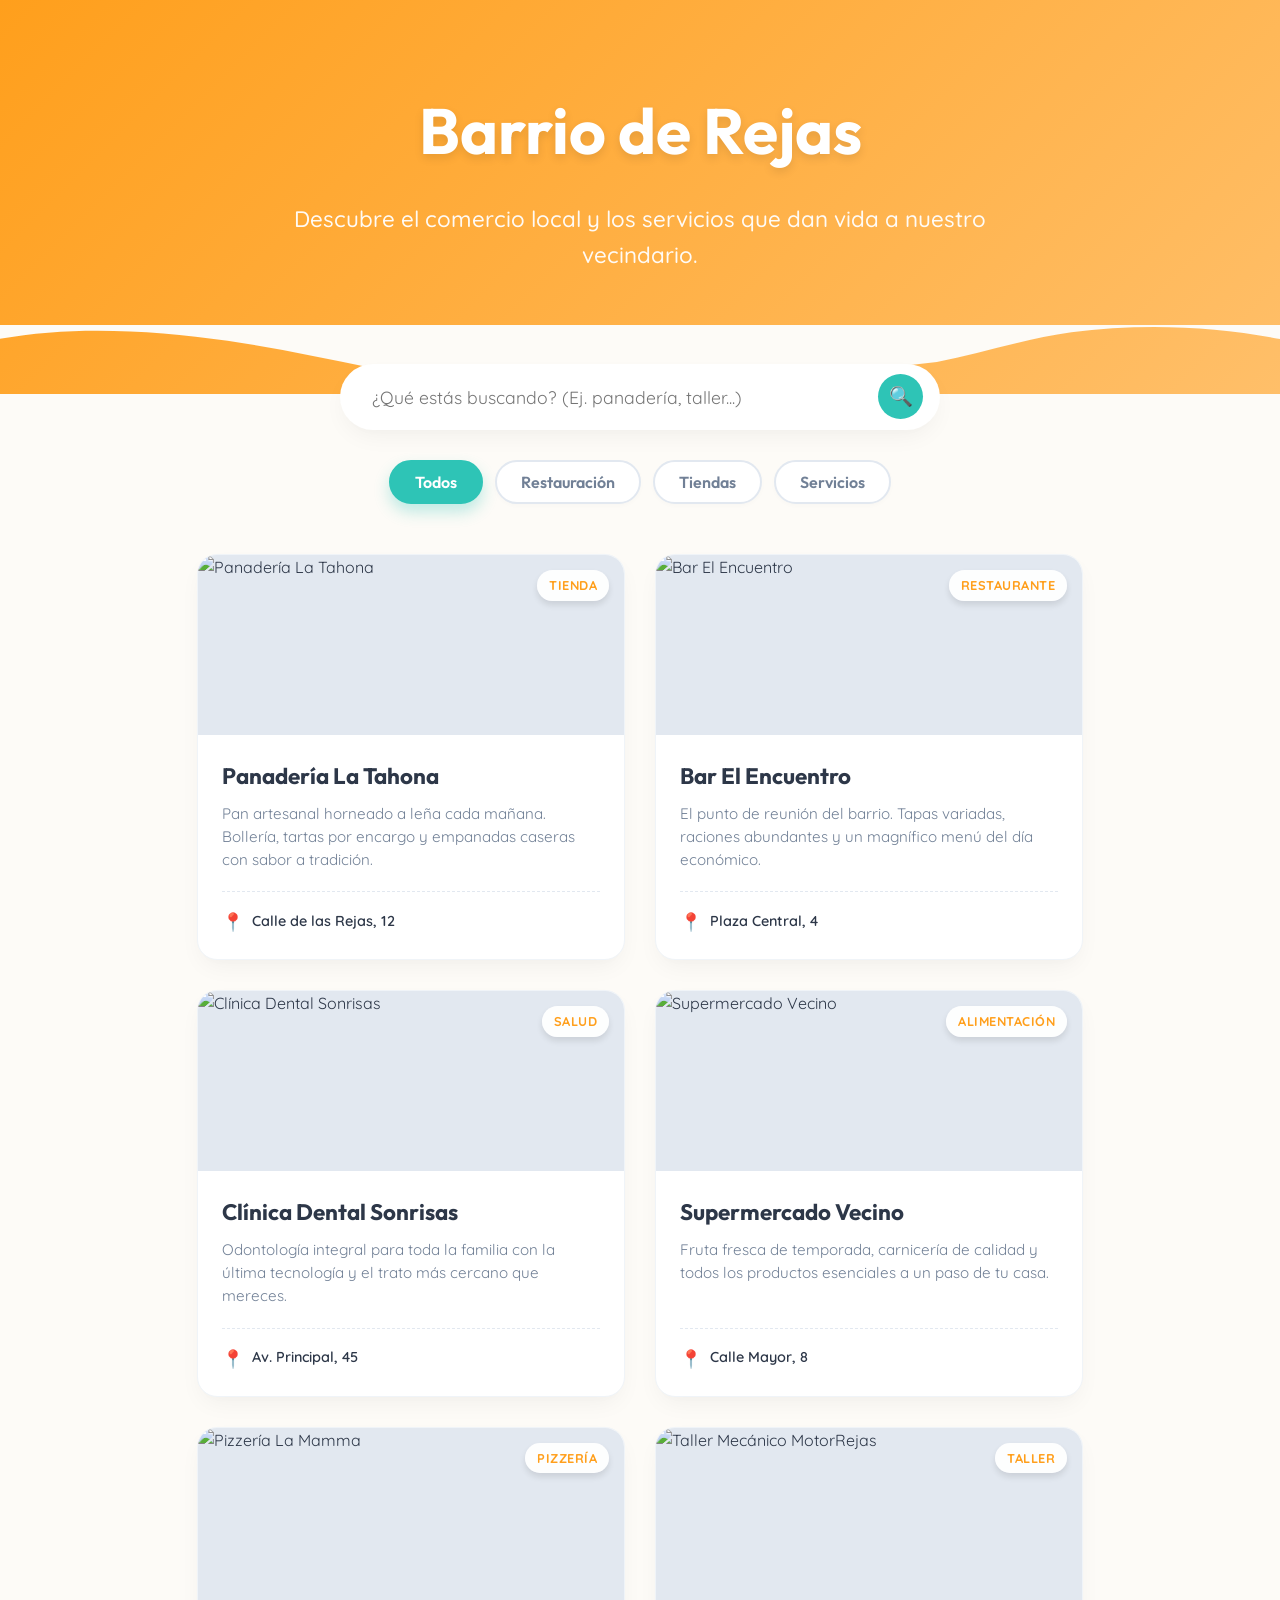
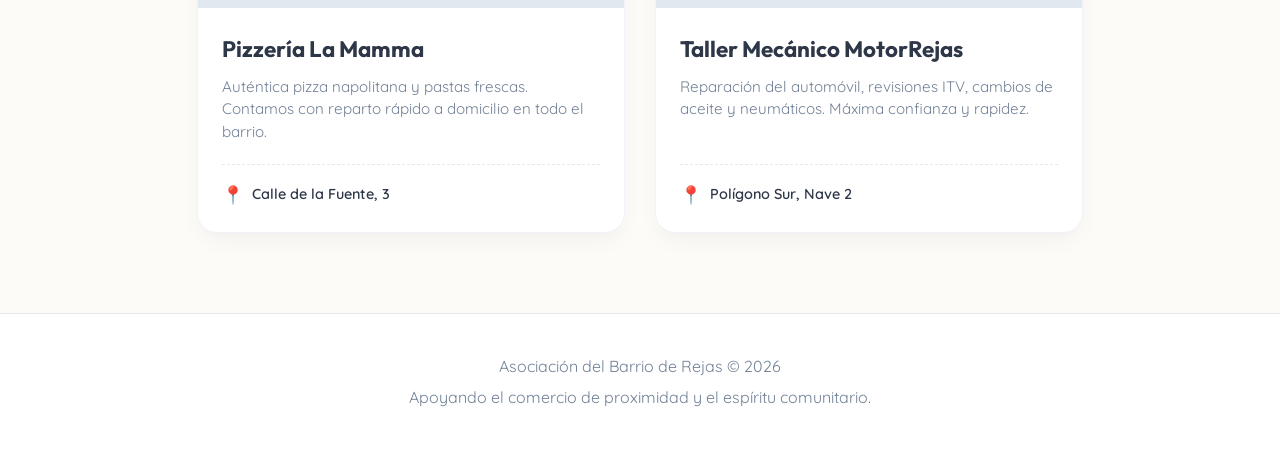
==== index.html @ ea5c3907 "Add files via upload" ====
<!DOCTYPE html>
<html lang="es">
<head>
    <meta charset="UTF-8">
    <meta name="viewport" content="width=device-width, initial-scale=1.0">
    <title>Directorio de Negocios - Barrio de Rejas</title>
    <meta name="description" content="Directorio de comercios, tiendas y servicios de la asociación del Barrio de Rejas.">
    <!-- Google Fonts -->
    <link rel="preconnect" href="https://fonts.googleapis.com">
    <link rel="preconnect" href="https://fonts.gstatic.com" crossorigin>
    <link href="https://fonts.googleapis.com/css2?family=Outfit:wght@300;400;600;700&family=Quicksand:wght@400;500;600;700&display=swap" rel="stylesheet">
    <link rel="stylesheet" href="styles.css">
</head>
<body>
    <header class="hero">
        <div class="hero-content">
            <h1>Barrio de Rejas</h1>
            <p>Descubre el comercio local y los servicios que dan vida a nuestro vecindario.</p>
        </div>
        <!-- Wave shape divider -->
        <div class="custom-shape-divider-bottom" aria-hidden="true">
            <svg data-name="Layer 1" xmlns="http://www.w3.org/2000/svg" viewBox="0 0 1200 120" preserveAspectRatio="none">
                <path d="M321.39,56.44c58-10.79,114.16-30.13,172-41.86,82.39-16.72,168.19-17.73,250.45-.39C823.78,31,906.67,72,985.66,92.83c70.05,18.48,146.53,26.09,214.34,3V120H0V95.8C59.71,118.06,130.83,123.63,195.38,107.41,239.52,96.34,281.33,70.53,321.39,56.44Z" class="shape-fill"></path>
            </svg>
        </div>
    </header>

    <main class="container">
        <section class="controls">
            <div class="search-bar">
                <input type="text" id="searchInput" placeholder="¿Qué estás buscando? (Ej. panadería, taller...)">
                <button aria-label="Buscar" class="btn-search">🔍</button>
            </div>
            
            <nav class="filters" aria-label="Categorías de negocios">
                <button class="filter-btn active" data-category="all">Todos</button>
                <button class="filter-btn" data-category="restauracion">Restauración</button>
                <button class="filter-btn" data-category="tiendas">Tiendas</button>
                <button class="filter-btn" data-category="servicios">Servicios</button>
            </nav>
        </section>

        <section class="results">
            <div id="business-grid" class="business-grid">
                <!-- Cards will be injected via JS -->
            </div>
            
            <div id="no-results" class="no-results hidden">
                <p>No se encontraron negocios con esos términos. ¡Intenta con otras palabras!</p>
            </div>
        </section>
    </main>

    <footer class="main-footer">
        <p>Asociación del Barrio de Rejas &copy; 2026</p>
        <p>Apoyando el comercio de proximidad y el espíritu comunitario.</p>
    </footer>

    <script src="script.js"></script>
</body>
</html>
---- styles.css ----
/* DESIGN TOKENS */
:root {
    --color-primary: #FF9F1C;   /* Warm Orange */
    --color-primary-hover: #E38D18;
    --color-secondary: #2EC4B6; /* Cheerful teal */
    --color-tertiary: #FFBF69;  /* Soft yellow/orange */
    --color-bg: #FDFBF7;        /* Warm off-white */
    --color-surface: #FFFFFF;
    --color-text-main: #2D3748;
    --color-text-muted: #718096;
    
    --font-heading: 'Outfit', sans-serif;
    --font-body: 'Quicksand', sans-serif;
    
    --shadow-soft: 0 10px 25px -5px rgba(0, 0, 0, 0.05), 0 8px 10px -6px rgba(0, 0, 0, 0.01);
    --shadow-hover: 0 20px 25px -5px rgba(0, 0, 0, 0.1), 0 10px 10px -5px rgba(0, 0, 0, 0.04);
    
    --radius-md: 12px;
    --radius-lg: 20px;
    --radius-pill: 50px;
    
    --transition-bounce: calc(0.3s) cubic-bezier(0.175, 0.885, 0.32, 1.275);
    --transition-smooth: 0.2s ease-in-out;
}

/* RESET & BASE */
* {
    margin: 0;
    padding: 0;
    box-sizing: border-box;
}

body {
    font-family: var(--font-body);
    background-color: var(--color-bg);
    color: var(--color-text-main);
    line-height: 1.6;
    -webkit-font-smoothing: antialiased;
    min-height: 100vh;
    display: flex;
    flex-direction: column;
}

h1, h2, h3, h4 {
    font-family: var(--font-heading);
    font-weight: 700;
    color: var(--color-text-main);
}

img {
    max-width: 100%;
    display: block;
}

.container {
    max-width: 1200px;
    margin: 0 auto;
    padding: 0 20px;
    flex-grow: 1;
}

/* HERO SECTION */
.hero {
    position: relative;
    background: linear-gradient(135deg, var(--color-primary) 0%, var(--color-tertiary) 100%);
    color: white;
    text-align: center;
    padding: 80px 20px 120px;
}

.hero-content {
    position: relative;
    z-index: 2;
    max-width: 800px;
    margin: 0 auto;
}

.hero h1 {
    font-size: clamp(2.5rem, 5vw, 4.5rem);
    color: white;
    margin-bottom: 20px;
    text-shadow: 0 4px 10px rgba(0,0,0,0.1);
}

.hero p {
    font-size: clamp(1.1rem, 2vw, 1.4rem);
    opacity: 0.95;
    font-weight: 500;
}

/* Wavy Divider */
.custom-shape-divider-bottom {
    position: absolute;
    bottom: -1px;
    left: 0;
    width: 100%;
    overflow: hidden;
    line-height: 0;
    transform: rotate(180deg);
}
.custom-shape-divider-bottom svg {
    position: relative;
    display: block;
    width: calc(100% + 1.3px);
    height: 70px;
}
.custom-shape-divider-bottom .shape-fill {
    fill: var(--color-bg);
}

/* CONTROLS (Search & Filters) */
.controls {
    margin-top: -30px;
    position: relative;
    z-index: 10;
    display: flex;
    flex-direction: column;
    align-items: center;
    gap: 30px;
    margin-bottom: 50px;
}

.search-bar {
    display: flex;
    width: 100%;
    max-width: 600px;
    background: var(--color-surface);
    border-radius: var(--radius-pill);
    padding: 8px 15px;
    box-shadow: var(--shadow-soft);
    border: 2px solid transparent;
    transition: var(--transition-smooth);
}

.search-bar:focus-within {
    border-color: var(--color-secondary);
    box-shadow: var(--shadow-hover);
}

.search-bar input {
    flex: 1;
    border: none;
    outline: none;
    padding: 12px 15px;
    font-size: 1.1rem;
    font-family: inherit;
    border-radius: var(--radius-pill);
    color: var(--color-text-main);
}

.search-bar .btn-search {
    background: var(--color-secondary);
    color: white;
    border: none;
    border-radius: 50%;
    width: 45px;
    height: 45px;
    cursor: pointer;
    display: flex;
    align-items: center;
    justify-content: center;
    font-size: 1.2rem;
    transition: var(--transition-bounce);
}

.search-bar .btn-search:hover {
    transform: scale(1.1) rotate(5deg);
    background: #25a498;
}

/* Filters */
.filters {
    display: flex;
    gap: 12px;
    flex-wrap: wrap;
    justify-content: center;
}

.filter-btn {
    background: var(--color-surface);
    color: var(--color-text-muted);
    border: 2px solid #E2E8F0;
    padding: 10px 24px;
    border-radius: var(--radius-pill);
    font-family: var(--font-heading);
    font-weight: 600;
    font-size: 1rem;
    cursor: pointer;
    transition: var(--transition-bounce);
    box-shadow: 0 2px 5px rgba(0,0,0,0.02);
}

.filter-btn:hover {
    transform: translateY(-3px);
    border-color: var(--color-secondary);
    color: var(--color-secondary);
}

.filter-btn.active {
    background: var(--color-secondary);
    color: white;
    border-color: var(--color-secondary);
    box-shadow: 0 8px 15px rgba(46, 196, 182, 0.3);
}

/* BUSINESS GRID */
.business-grid {
    display: grid;
    grid-template-columns: repeat(auto-fill, minmax(300px, 1fr));
    gap: 30px;
    margin-bottom: 80px;
}

/* CARD DESIGN */
.card {
    background: var(--color-surface);
    border-radius: var(--radius-lg);
    overflow: hidden;
    box-shadow: var(--shadow-soft);
    transition: var(--transition-bounce);
    position: relative;
    display: flex;
    flex-direction: column;
    border: 1px solid #F0F4F8;
    animation: fadeIn 0.4s ease-out backwards;
}

@keyframes fadeIn {
    from { opacity: 0; transform: translateY(20px); }
    to { opacity: 1; transform: translateY(0); }
}

.card:hover {
    transform: translateY(-8px) scale(1.02);
    box-shadow: var(--shadow-hover);
}

.card-img-wrapper {
    height: 180px;
    overflow: hidden;
    position: relative;
    background: #E2E8F0;
}

.card-img-wrapper img {
    width: 100%;
    height: 100%;
    object-fit: cover;
    transition: transform 0.5s ease;
}

.card:hover .card-img-wrapper img {
    transform: scale(1.08);
}

.category-badge {
    position: absolute;
    top: 15px;
    right: 15px;
    background: rgba(255, 255, 255, 0.95);
    color: var(--color-primary);
    padding: 5px 12px;
    border-radius: var(--radius-pill);
    font-size: 0.8rem;
    font-weight: 700;
    text-transform: uppercase;
    letter-spacing: 0.5px;
    box-shadow: 0 4px 6px rgba(0,0,0,0.1);
}

.card-content {
    padding: 24px;
    flex-grow: 1;
    display: flex;
    flex-direction: column;
}

.card-title {
    font-size: 1.4rem;
    margin-bottom: 8px;
    color: var(--color-text-main);
}

.card-desc {
    color: var(--color-text-muted);
    font-size: 0.95rem;
    margin-bottom: 20px;
    line-height: 1.5;
    flex-grow: 1;
}

.card-meta {
    display: flex;
    align-items: center;
    gap: 8px;
    color: var(--color-text-main);
    font-weight: 600;
    font-size: 0.9rem;
    margin-top: auto;
    padding-top: 15px;
    border-top: 1px dashed #E2E8F0;
}

.card-meta span.icon {
    font-size: 1.1rem;
}

.no-results {
    text-align: center;
    padding: 40px;
    font-size: 1.2rem;
    color: var(--color-text-muted);
}

.hidden {
    display: none !important;
}

/* FOOTER */
.main-footer {
    background: white;
    border-top: 1px solid #E2E8F0;
    text-align: center;
    padding: 40px 20px;
    color: var(--color-text-muted);
    margin-top: auto;
}

.main-footer p {
    margin-bottom: 5px;
}

/* RESPONSIVE */
@media (max-width: 600px) {
    .controls {
        gap: 20px;
    }
    .filters {
        gap: 8px;
    }
    .filter-btn {
        padding: 8px 16px;
        font-size: 0.9rem;
    }
}
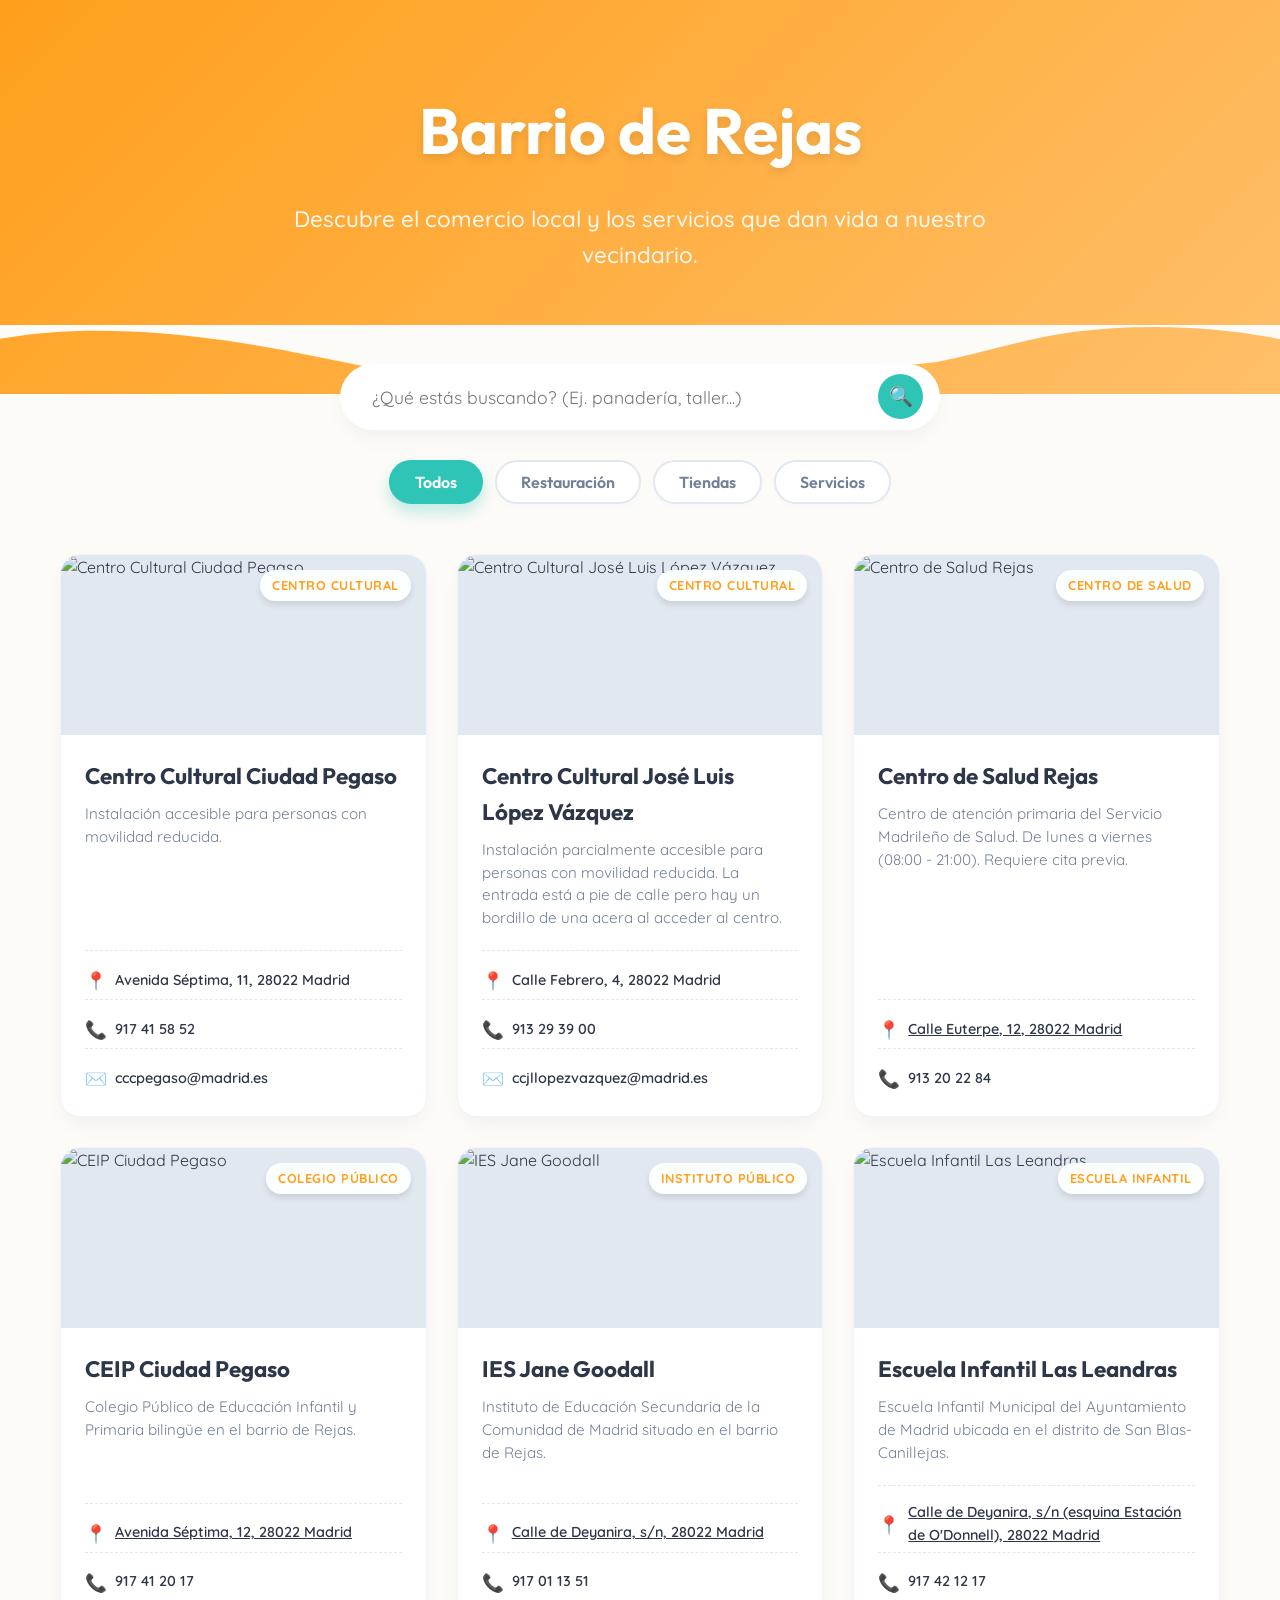
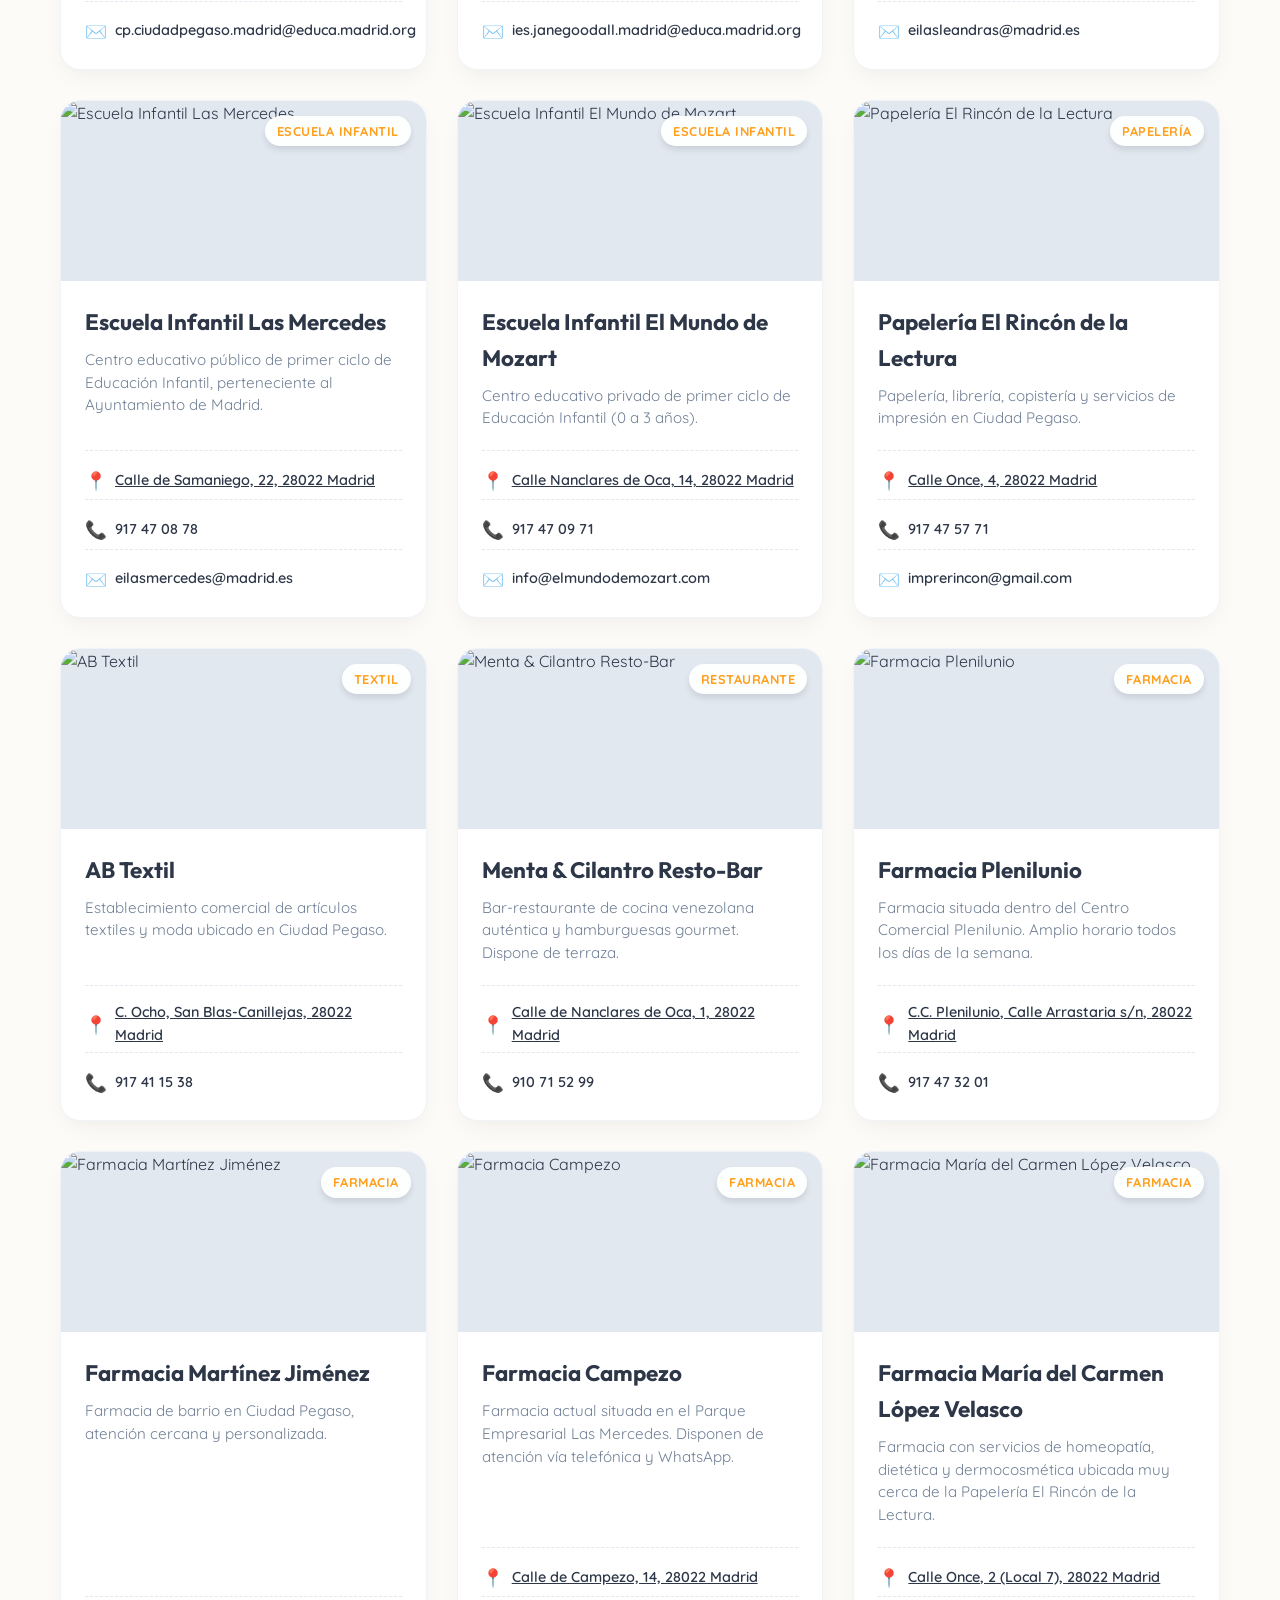
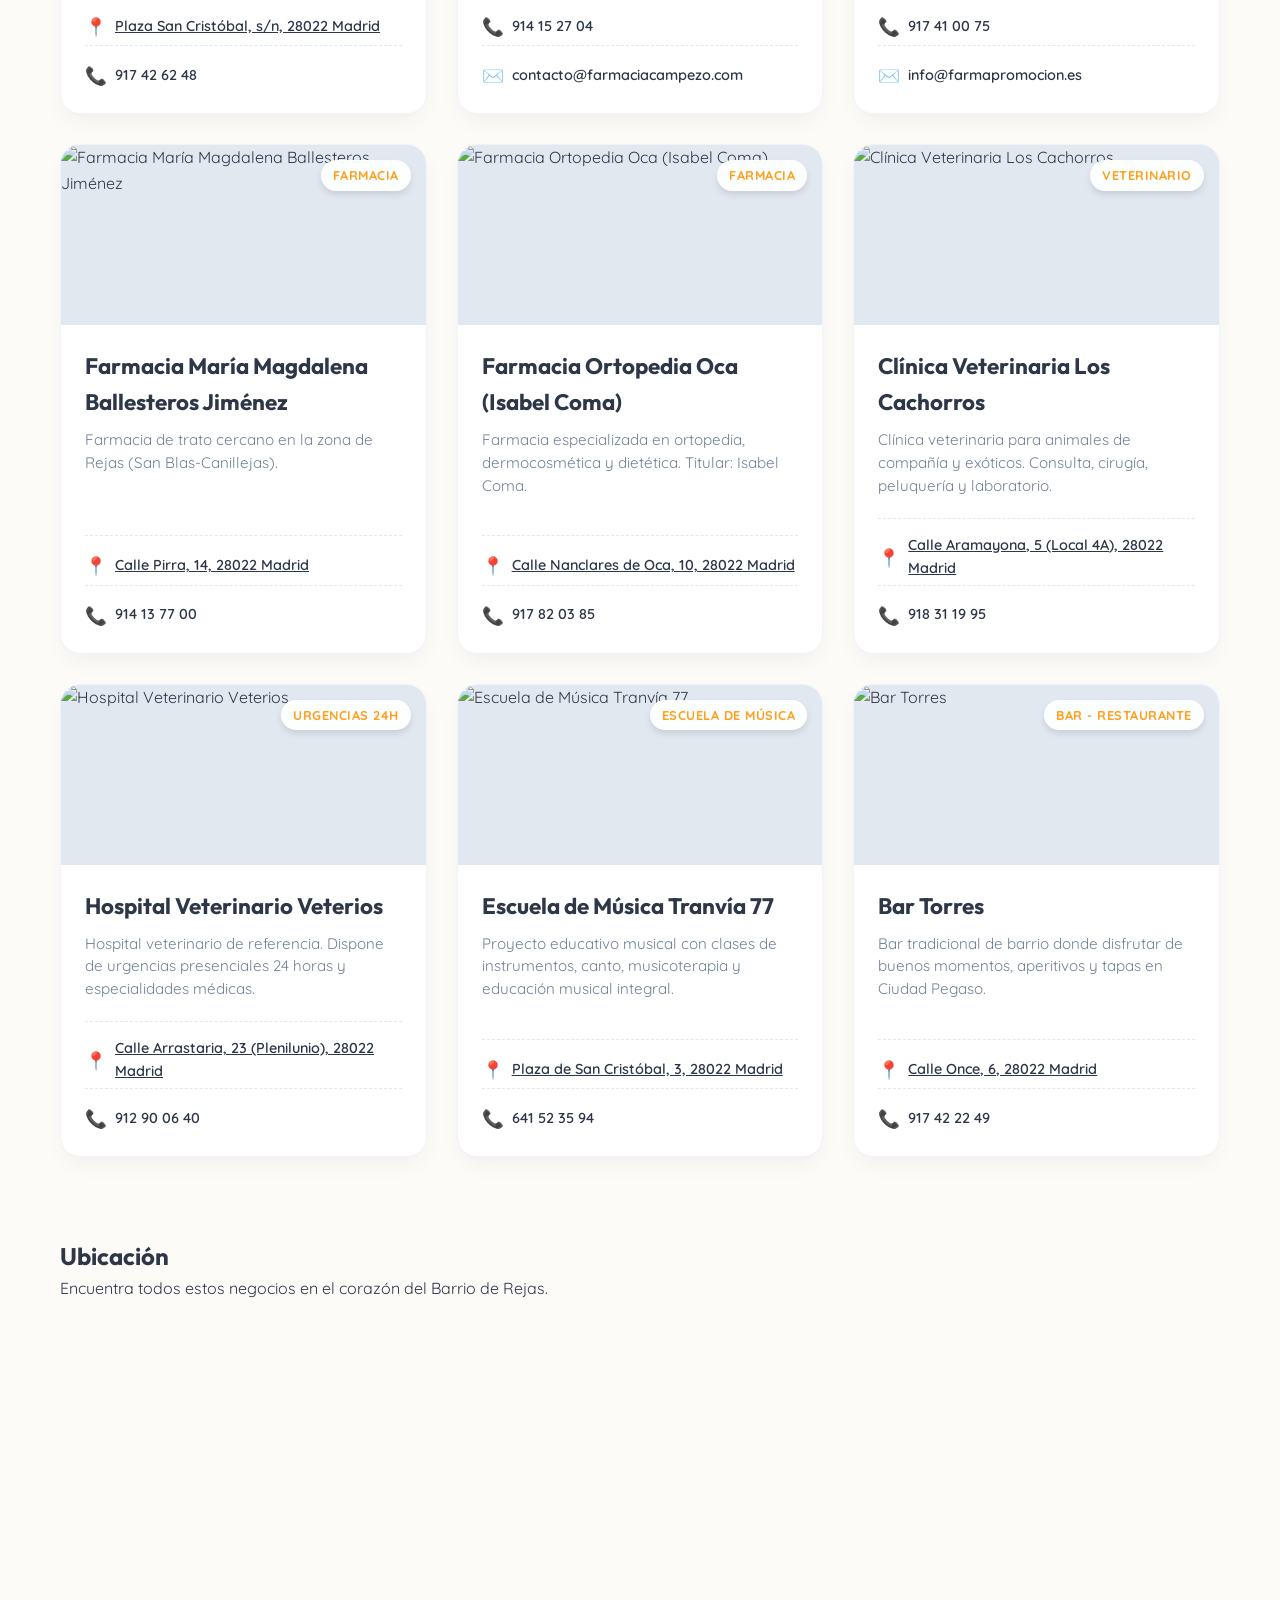
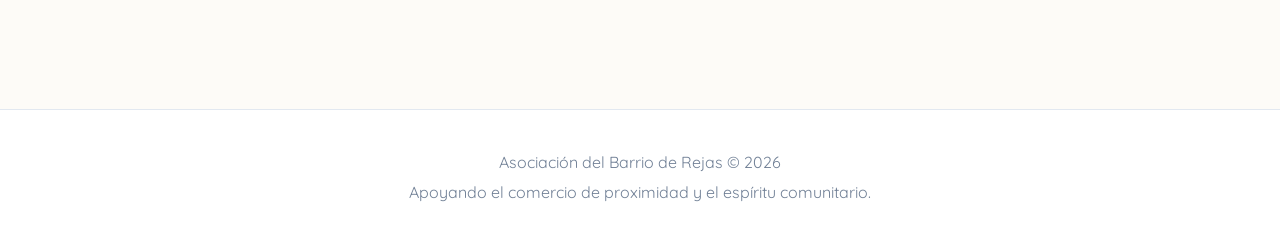
==== commit 40b86837: "Add files via upload" ====
--- a/index.html
+++ b/index.html
@@ -49,6 +49,25 @@
                 <p>No se encontraron negocios con esos términos. ¡Intenta con otras palabras!</p>
             </div>
         </section>
+        
+        <section class="map-section">
+            <div class="map-header">
+                <h2>Ubicación</h2>
+                <p>Encuentra todos estos negocios en el corazón del Barrio de Rejas.</p>
+            </div>
+            <div class="map-container">
+                <iframe 
+                    src="https://maps.google.com/maps?q=Barrio%20de%20Rejas,%20Madrid&t=&z=14&ie=UTF8&iwloc=&output=embed" 
+                    width="100%" 
+                    height="400" 
+                    style="border:0;" 
+                    allowfullscreen="" 
+                    loading="lazy" 
+                    referrerpolicy="no-referrer-when-downgrade"
+                    title="Mapa del Barrio de Rejas">
+                </iframe>
+            </div>
+        </section>
     </main>
 
     <footer class="main-footer">
@@ -56,6 +75,6 @@
         <p>Apoyando el comercio de proximidad y el espíritu comunitario.</p>
     </footer>
 
-    <script src="script.js"></script>
+    <script src="script.js?v=2"></script>
 </body>
 </html>
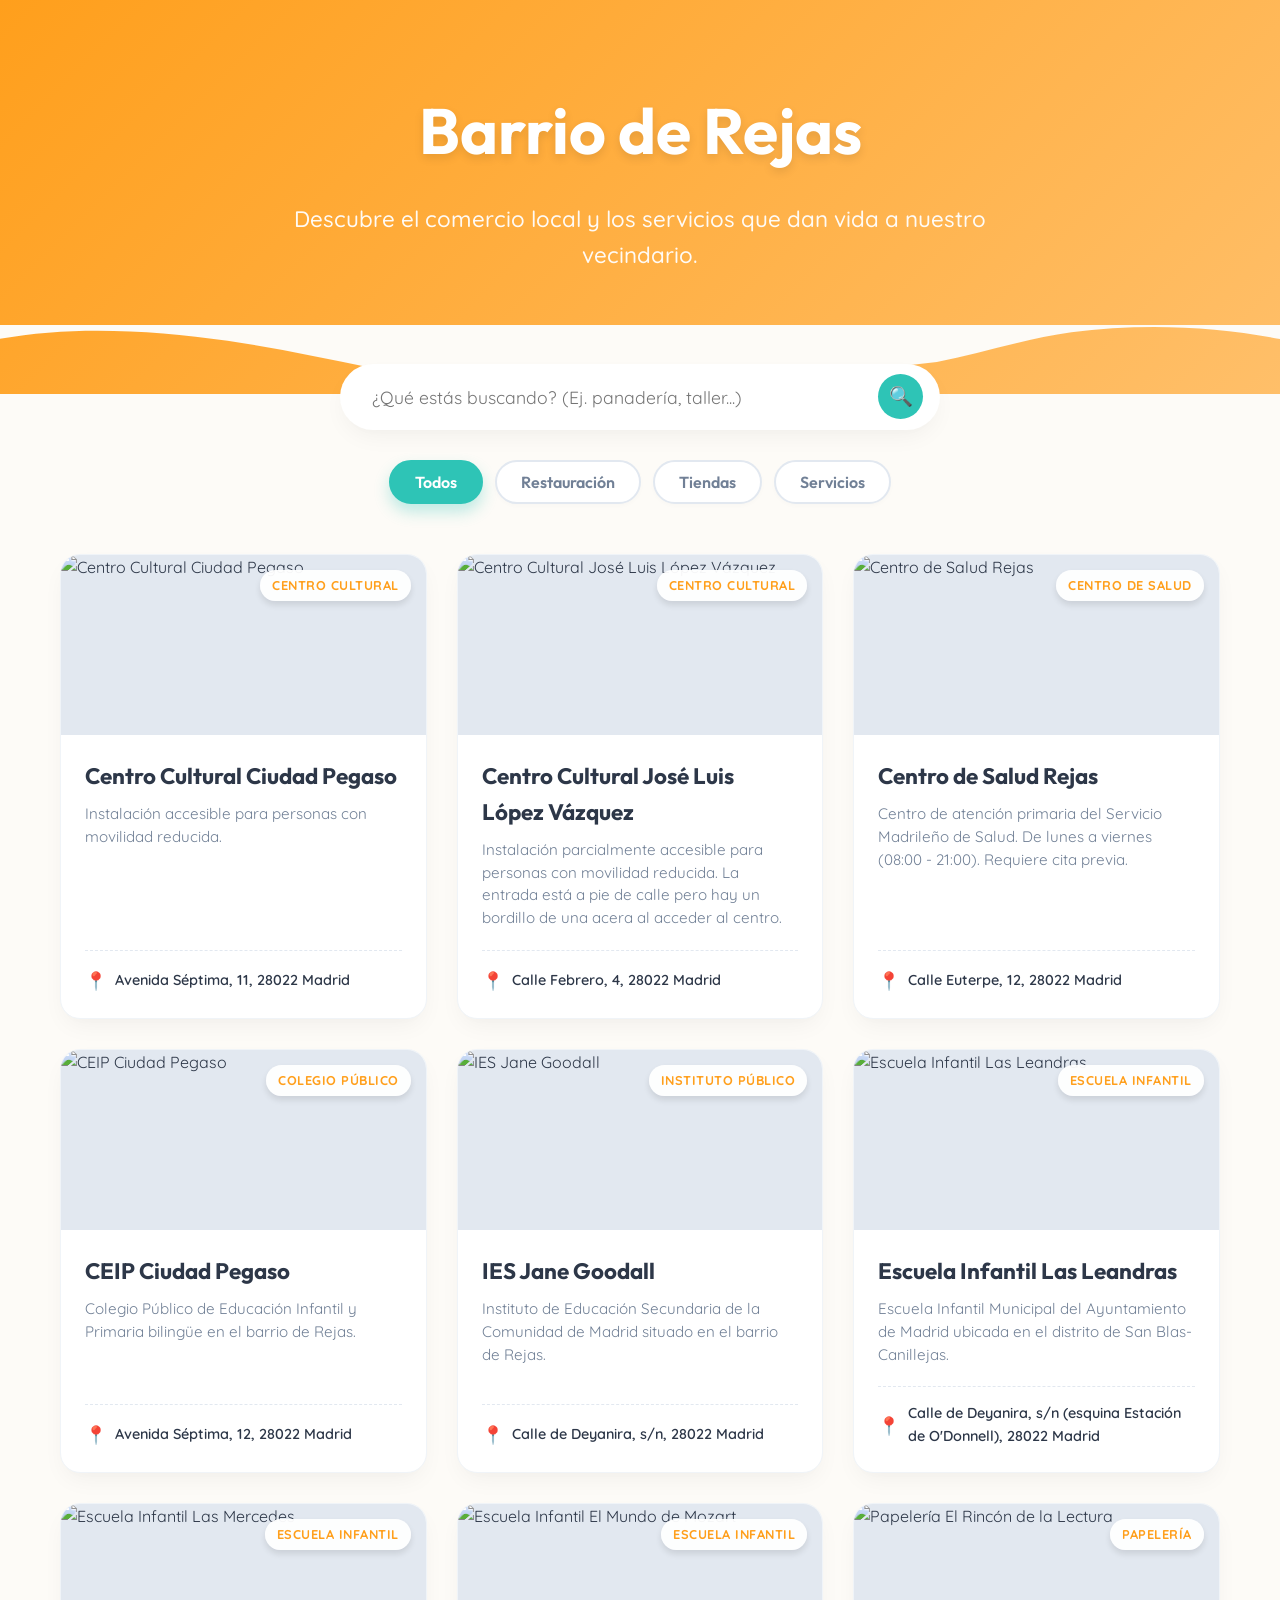
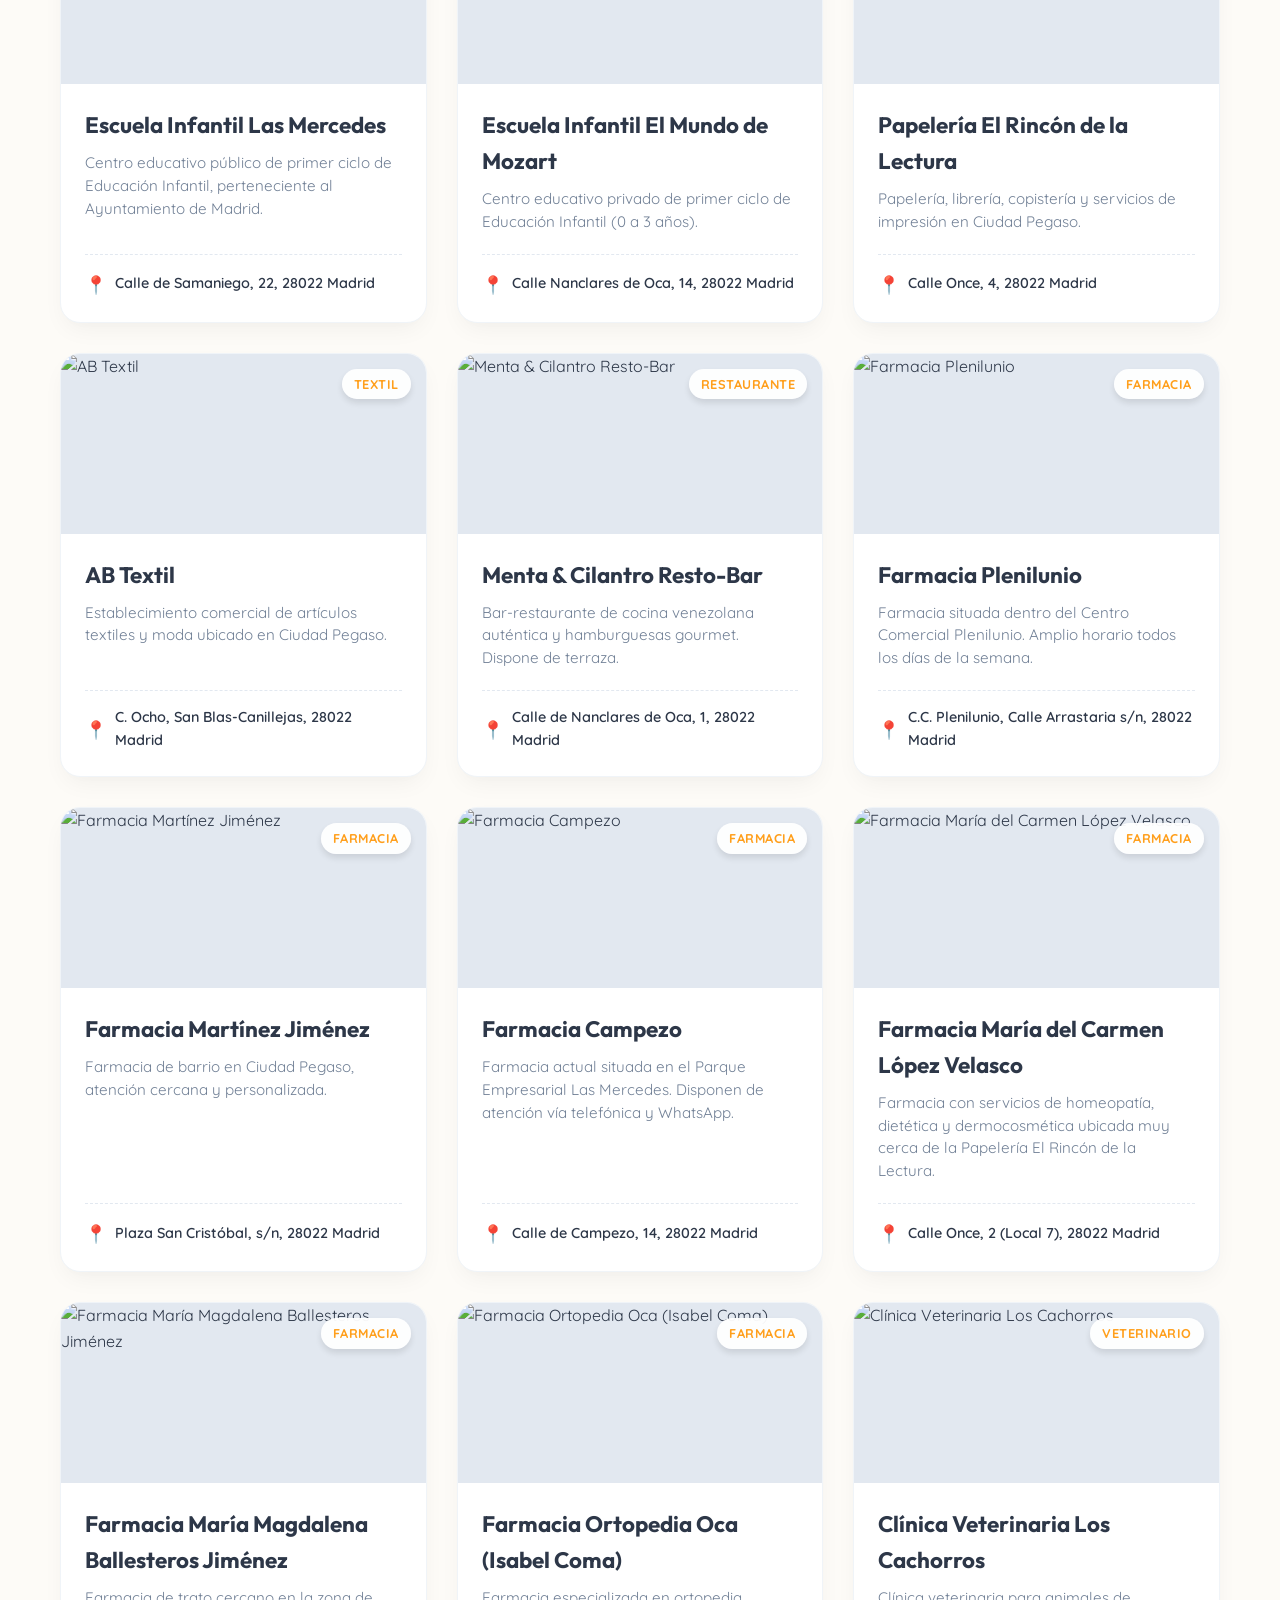
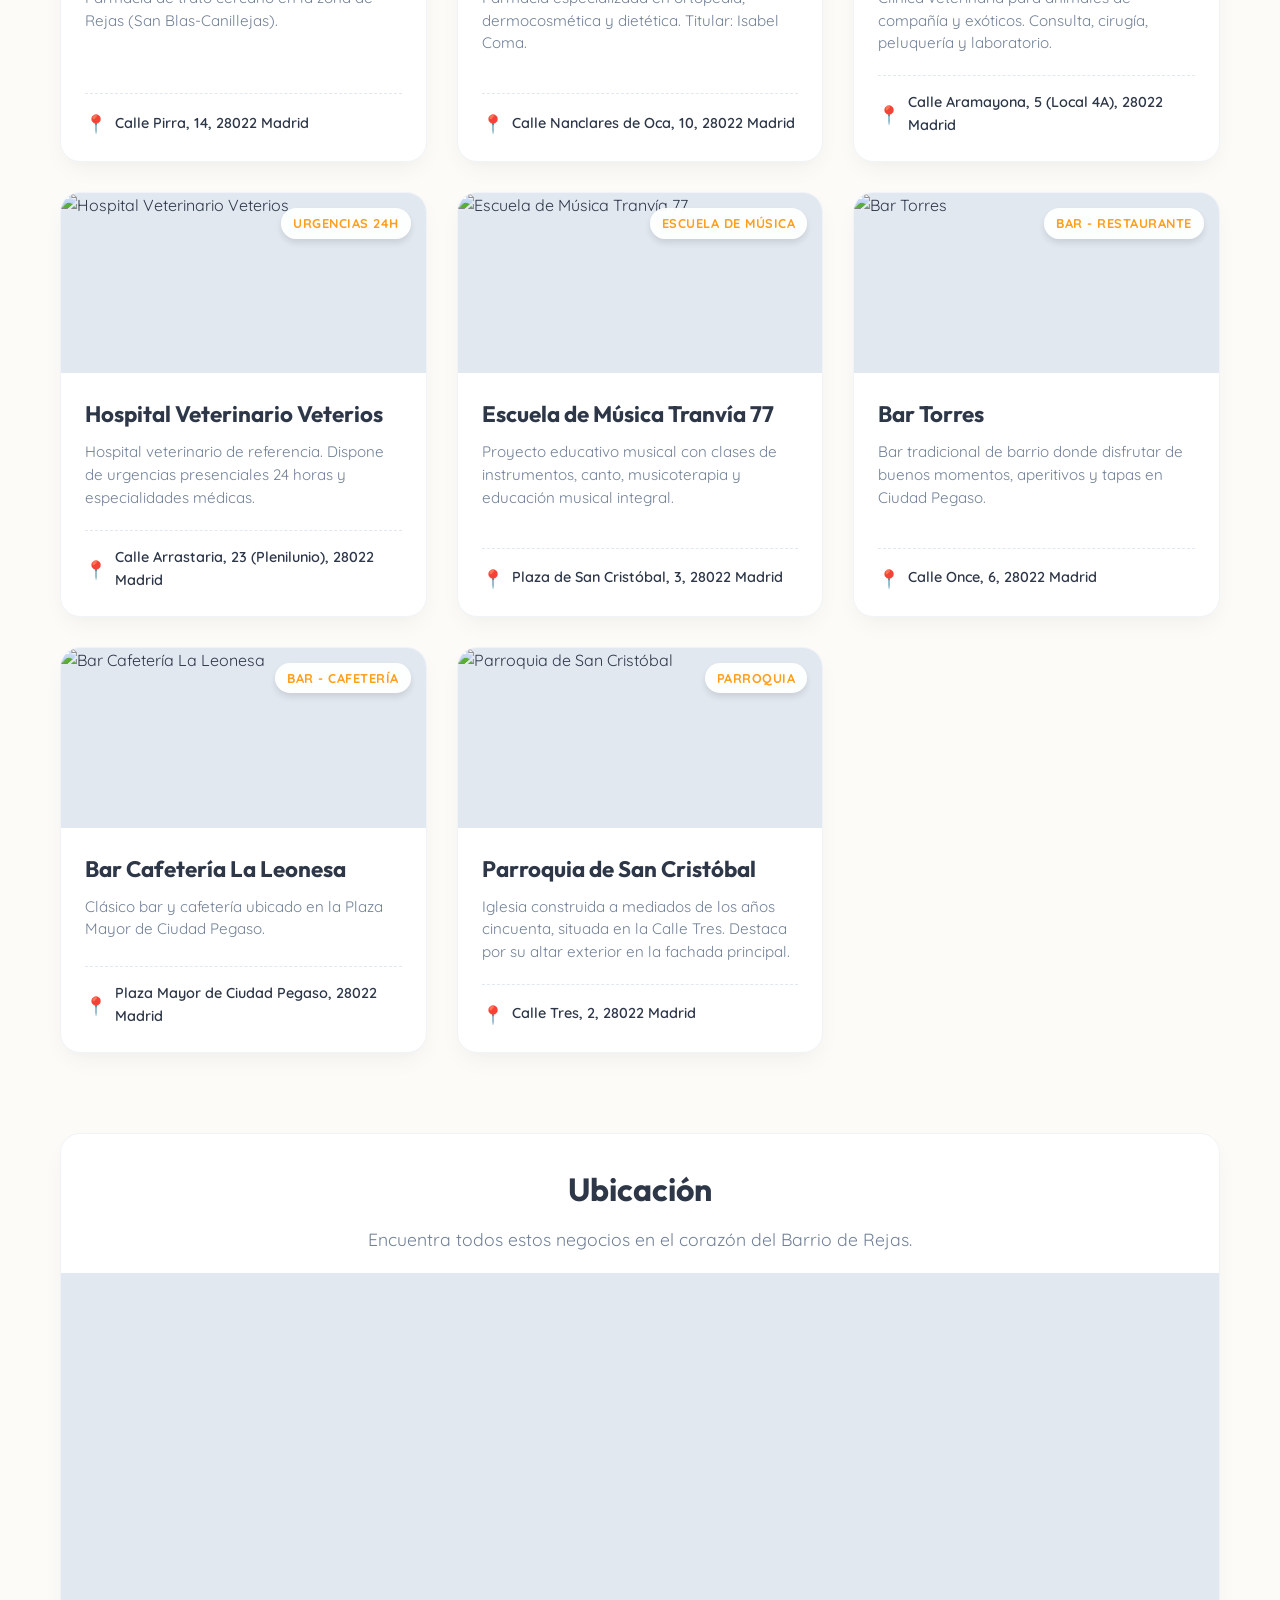
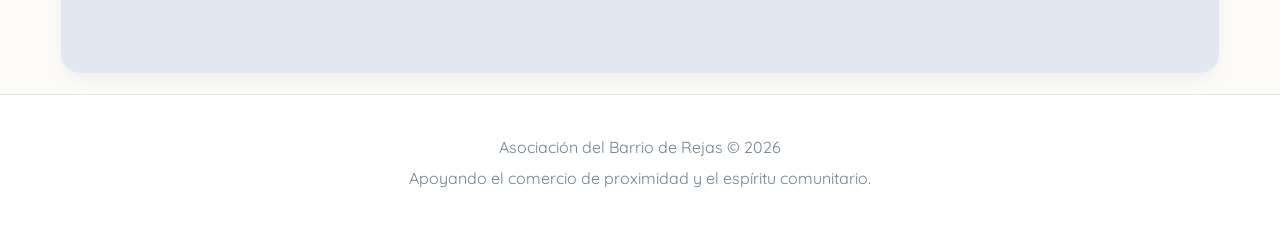
==== commit e87a77aa: "Add script tag for data.js version 2" ====
--- a/index.html
+++ b/index.html
@@ -75,6 +75,7 @@
         <p>Apoyando el comercio de proximidad y el espíritu comunitario.</p>
     </footer>
 
+    <script src="data.js?v=2"></script>
     <script src="script.js?v=2"></script>
 </body>
 </html>
--- a/styles.css
+++ b/styles.css
@@ -316,6 +316,46 @@
     display: none !important;
 }
 
+/* MAP SECTION */
+.map-section {
+    margin-top: 60px;
+    margin-bottom: 20px;
+    background: var(--color-surface);
+    border-radius: var(--radius-lg);
+    overflow: hidden;
+    box-shadow: var(--shadow-soft);
+    border: 1px solid #F0F4F8;
+}
+
+.map-header {
+    padding: 30px 20px 20px;
+    text-align: center;
+}
+
+.map-header h2 {
+    font-size: 2rem;
+    color: var(--color-text-main);
+    margin-bottom: 10px;
+}
+
+.map-header p {
+    color: var(--color-text-muted);
+    font-size: 1.1rem;
+}
+
+.map-container {
+    width: 100%;
+    height: 400px;
+    background: #E2E8F0;
+    line-height: 0;
+}
+
+.map-container iframe {
+    width: 100%;
+    height: 100%;
+    border: none;
+}
+
 /* FOOTER */
 .main-footer {
     background: white;
